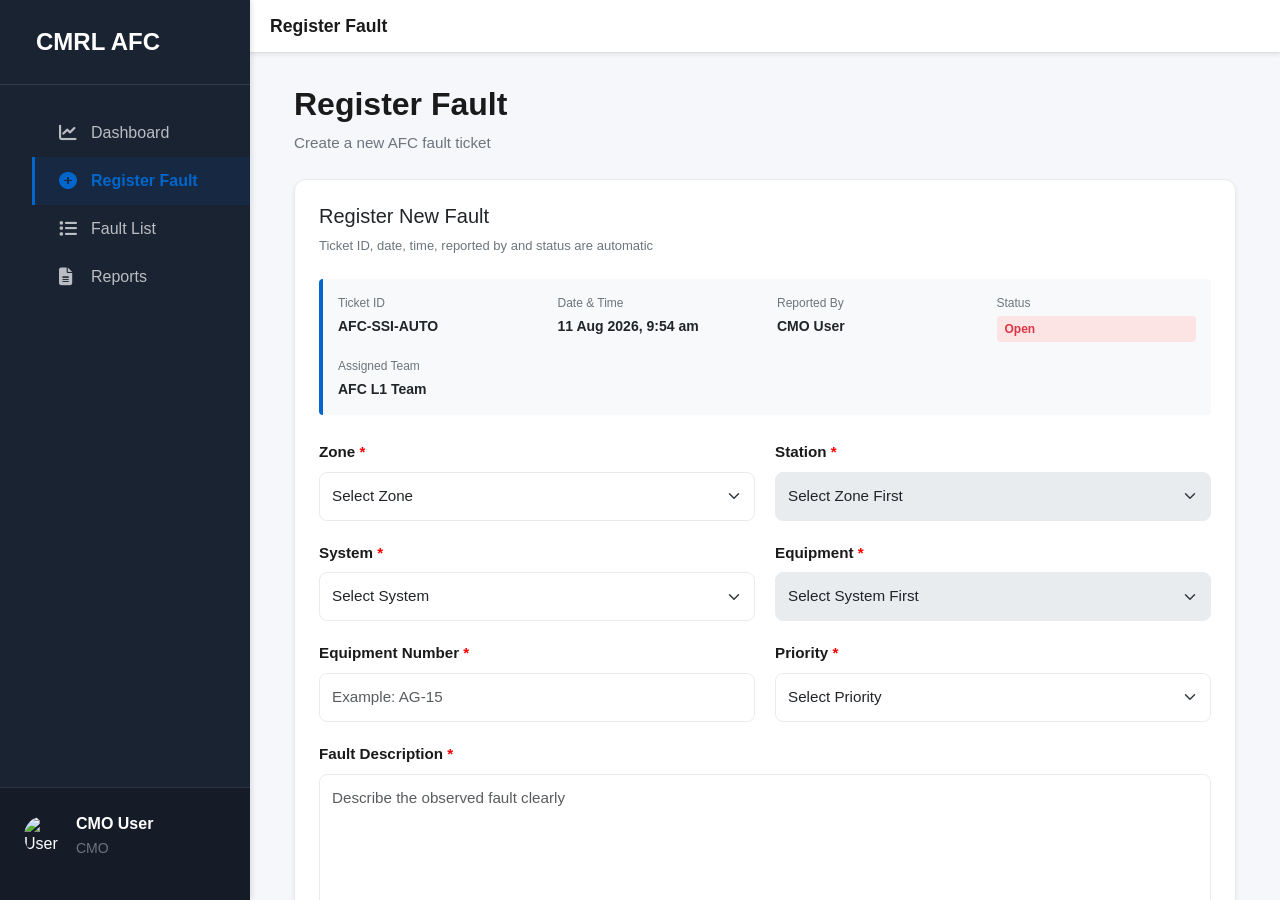
==== register-fault.html @ cb5092e0 "Update register-fault.html" ====
<!DOCTYPE html>
<html lang="en">
<head>
    <meta charset="UTF-8">
    <meta name="viewport" content="width=device-width, initial-scale=1.0">
    <title>Register Fault - CMRL AFC</title>
    
    <link href="https://cdn.jsdelivr.net/npm/bootstrap@5.3.0/dist/css/bootstrap.min.css" rel="stylesheet">
    <link href="https://cdnjs.cloudflare.com/ajax/libs/font-awesome/6.4.0/css/all.min.css" rel="stylesheet">
    <link rel="stylesheet" href="css/style.css">
    <link rel="stylesheet" href="css/responsive.css">
    
    <style>
        html { height: 100%; }
        body { height: 100%; display: flex; }
        
        .info-section {
            background-color: #f8f9fa;
            border-left: 4px solid #0066cc;
            padding: 15px;
            margin-bottom: 25px;
            border-radius: 4px;
        }

        .info-row {
            display: grid;
            grid-template-columns: repeat(4, 1fr);
            gap: 20px;
            margin-bottom: 15px;
        }

        .info-item {
            display: flex;
            flex-direction: column;
        }

        .info-label {
            font-size: 12px;
            color: #6c757d;
            margin-bottom: 4px;
            font-weight: 500;
        }

        .info-value {
            font-size: 14px;
            font-weight: 600;
            color: #212529;
        }

        .form-row-2col {
            display: grid;
            grid-template-columns: 1fr 1fr;
            gap: 20px;
            margin-bottom: 20px;
        }

        .badge-open {
            background-color: #fde4e4;
            color: #dc3545;
            padding: 4px 8px;
            border-radius: 4px;
            font-size: 12px;
            font-weight: 600;
            display: inline-block;
        }

        .suggestions-section {
            background-color: #e7f3ff;
            border-left: 4px solid #0066cc;
            padding: 12px 15px;
            margin-top: 15px;
            margin-bottom: 20px;
            border-radius: 4px;
            font-size: 13px;
        }

        .suggestion-item {
            display: inline-block;
            background-color: white;
            border: 1px solid #0066cc;
            color: #0066cc;
            padding: 4px 8px;
            margin-right: 5px;
            margin-bottom: 5px;
            border-radius: 12px;
            cursor: pointer;
            font-size: 12px;
        }

        .suggestion-item:hover {
            background-color: #0066cc;
            color: white;
        }

        .button-group {
            display: flex;
            gap: 10px;
            justify-content: flex-end;
            margin-top: 30px;
        }

        .btn-clear {
            background-color: #f8f9fa;
            color: #0066cc;
            border: 1px solid #dee2e6;
            padding: 10px 24px;
            font-weight: 600;
            border-radius: 4px;
            cursor: pointer;
        }

        .btn-clear:hover {
            background-color: #e9ecef;
        }

        .btn-submit {
            background-color: #0066cc;
            color: white;
            padding: 10px 24px;
            font-weight: 600;
            border-radius: 4px;
            cursor: pointer;
            border: none;
        }

        .btn-submit:hover {
            background-color: #0052a3;
        }

        @media (max-width: 768px) {
            .info-row {
                grid-template-columns: 1fr 1fr;
            }
            .form-row-2col {
                grid-template-columns: 1fr;
            }
        }
    </style>
</head>
<body>
    <!-- Sidebar -->
    <div class="sidebar" id="sidebar">
        <div class="sidebar-header">
            <div class="logo-container">
                <i class="fas fa-metro"></i>
                <span class="logo-text">CMRL AFC</span>
            </div>
            <button class="sidebar-toggle d-lg-none" id="sidebarToggle">
                <i class="fas fa-chevron-left"></i>
            </button>
        </div>

        <nav class="sidebar-nav">
            <ul class="nav-menu">
                <li class="nav-item">
                    <a href="index.html" class="nav-link">
                        <i class="fas fa-chart-line"></i>
                        <span>Dashboard</span>
                    </a>
                </li>
                <li class="nav-item">
                    <a href="register-fault.html" class="nav-link active">
                        <i class="fas fa-plus-circle"></i>
                        <span>Register Fault</span>
                    </a>
                </li>
                <li class="nav-item">
                    <a href="fault-list.html" class="nav-link">
                        <i class="fas fa-list"></i>
                        <span>Fault List</span>
                    </a>
                </li>
                <li class="nav-item">
                    <a href="reports.html" class="nav-link">
                        <i class="fas fa-file-alt"></i>
                        <span>Reports</span>
                    </a>
                </li>
            </ul>
        </nav>

        <div class="sidebar-footer">
            <div class="user-info">
                <img src="https://via.placeholder.com/40" alt="User" class="user-avatar">
                <div>
                    <div class="user-name">CMO User</div>
                    <small class="text-muted">CMO</small>
                </div>
            </div>
        </div>
    </div>

    <!-- Main Content -->
    <div class="main-content">
        <!-- Navbar -->
        <nav class="navbar navbar-expand-lg navbar-light bg-white border-bottom">
            <div class="container-fluid">
                <button class="btn btn-light sidebar-toggle d-lg-none" id="sidebarToggleBtn">
                    <i class="fas fa-bars"></i>
                </button>
                <span class="navbar-brand ms-2">Register Fault</span>
            </div>
        </nav>

        <!-- Page Content -->
        <div class="page-content">
            <div class="container-fluid">
                <div class="page-header mb-4">
                    <h1>Register Fault</h1>
                    <p class="text-muted">Create a new AFC fault ticket</p>
                </div>

                <!-- Card -->
                <div class="card">
                    <div class="card-body">
                        <h5 class="mb-2">Register New Fault</h5>
                        <p class="text-muted mb-4" style="font-size: 13px;">Ticket ID, date, time, reported by and status are automatic</p>

                        <!-- Info Section -->
                        <div class="info-section">
                            <div class="info-row">
                                <div class="info-item">
                                    <span class="info-label">Ticket ID</span>
                                    <span class="info-value" id="ticketId">AFC-SSI-AUTO</span>
                                </div>
                                <div class="info-item">
                                    <span class="info-label">Date & Time</span>
                                    <span class="info-value" id="dateTime">11 Aug 2026, 9:54 am</span>
                                </div>
                                <div class="info-item">
                                    <span class="info-label">Reported By</span>
                                    <span class="info-value">CMO User</span>
                                </div>
                                <div class="info-item">
                                    <span class="info-label">Status</span>
                                    <span class="badge-open">Open</span>
                                </div>
                            </div>
                            <div class="info-item">
                                <span class="info-label">Assigned Team</span>
                                <span class="info-value">AFC L1 Team</span>
                            </div>
                        </div>

                        <!-- Form -->
                        <form id="faultForm">
                            <!-- Zone & Station -->
                            <div class="form-row-2col">
                                <div>
                                    <label class="form-label"><strong>Zone</strong> <span style="color: red;">*</span></label>
                                    <select id="zone" class="form-select" required>
                                        <option value="">Select Zone</option>
                                        <option value="Zone 1">Zone 1</option>
                                        <option value="Zone 2">Zone 2</option>
                                        <option value="Zone 3">Zone 3</option>
                                    </select>
                                </div>
                                <div>
                                    <label class="form-label"><strong>Station</strong> <span style="color: red;">*</span></label>
                                    <select id="station" class="form-select" required disabled>
                                        <option value="">Select Zone First</option>
                                    </select>
                                </div>
                            </div>

                            <!-- System & Equipment -->
                            <div class="form-row-2col">
                                <div>
                                    <label class="form-label"><strong>System</strong> <span style="color: red;">*</span></label>
                                    <select id="system" class="form-select" required>
                                        <option value="">Select System</option>
                                        <option value="AG">AG (Automatic Gate)</option>
                                        <option value="NCMC">NCMC (Non-Contact Card)</option>
                                        <option value="QR">QR (QR Code)</option>
                                        <option value="TOM">TOM (Token-Based)</option>
                                        <option value="Parking">Parking</option>
                                    </select>
                                </div>
                                <div>
                                    <label class="form-label"><strong>Equipment</strong> <span style="color: red;">*</span></label>
                                    <select id="equipment" class="form-select" required disabled>
                                        <option value="">Select System First</option>
                                    </select>
                                </div>
                            </div>

                            <!-- Equipment Number & Priority -->
                            <div class="form-row-2col">
                                <div>
                                    <label class="form-label"><strong id="equipLabel">Equipment Number</strong> <span style="color: red;">*</span></label>
                                    <input type="text" id="equipNumber" class="form-control" placeholder="Example: AG-15" required>
                                </div>
                                <div>
                                    <label class="form-label"><strong>Priority</strong> <span style="color: red;">*</span></label>
                                    <select id="priority" class="form-select" required>
                                        <option value="">Select Priority</option>
                                        <option value="High">High (0-2 hrs)</option>
                                        <option value="Medium">Medium (0-6 hrs)</option>
                                        <option value="Low">Low (0-24 hrs)</option>
                                        <option value="NoCritical">Non-Critical (0-48 hrs)</option>
                                    </select>
                                </div>
                            </div>

                            <!-- Description -->
                            <div class="mb-3">
                                <label class="form-label"><strong>Fault Description</strong> <span style="color: red;">*</span></label>
                                <textarea id="description" class="form-control" rows="6" placeholder="Describe the observed fault clearly" required></textarea>
                            </div>

                            <!-- Suggestions -->
                            <div class="suggestions-section">
                                <label><strong>Suggestions from history</strong></label>
                                <div id="suggestions">
                                    <span style="color: #6c757d;">Unable to load suggestions.</span>
                                </div>
                            </div>

                            <!-- Buttons -->
                            <div class="button-group">
                                <button type="reset" class="btn-clear">
                                    <i class="fas fa-redo"></i> Clear
                                </button>
                                <button type="submit" class="btn-submit">
                                    <i class="fas fa-paper-plane"></i> Submit Fault
                                </button>
                            </div>
                        </form>
                    </div>
                </div>
            </div>
        </div>
    </div>

    <!-- Scripts -->
    <script src="https://cdn.jsdelivr.net/npm/bootstrap@5.3.0/dist/js/bootstrap.bundle.min.js"></script>
    <script src="https://cdnjs.cloudflare.com/ajax/libs/moment.js/2.29.4/moment.min.js"></script>
    
    <script>
        // Station data
        const STATIONS = {
            'Zone 1': [
                {code: 'SSI', name: 'EKKATTUTHANGAL'},
                {code: 'SAN', name: 'ASHOK NAGAR'},
                {code: 'SVA', name: 'VADAPALANI'},
                {code: 'SAR', name: 'ARUMBAKKAM'},
                {code: 'SCM', name: 'PURATCHI THALAIVI'},
                {code: 'SKO', name: 'KOYAMBEDU'},
                {code: 'STI', name: 'THIRUMANGALAM'},
                {code: 'SAT', name: 'ANNA NAGAR TOWER'},
                {code: 'SAE', name: 'ANNA NAGAR EAST'},
                {code: 'SSN', name: 'SHENOY NAGAR'},
                {code: 'SPC', name: 'PACHIAPPAS COLLEGE'},
                {code: 'SKM', name: 'KILPAUK'},
                {code: 'SNP', name: 'NEHRU PARK'},
                {code: 'SEG', name: 'EGMORE'},
                {code: 'SMM', name: 'ST. THOMAS MOUNT'}
            ],
            'Zone 2': [
                {code: 'SAP', name: 'AIRPORT'},
                {code: 'SME', name: 'MEENAMBAKKAM'},
                {code: 'SOT', name: 'NANGANALLUR ROAD'},
                {code: 'SAL', name: 'ARIGNAR ANNA ALANDUR'},
                {code: 'SGU', name: 'GUINDY'},
                {code: 'SLM', name: 'LITTLE MOUNT'},
                {code: 'SSA', name: 'SAIDAPET'},
                {code: 'SCR', name: 'NANDANAM'},
                {code: 'STE', name: 'THENAMPET'},
                {code: 'SGM', name: 'AG DMS'},
                {code: 'STL', name: 'THOUSAND LIGHT'},
                {code: 'SLI', name: 'LIC'},
                {code: 'SGE', name: 'GOVERNMENT ESTATE'}
            ],
            'Zone 3': [
                {code: 'SCC', name: 'THALAIVAR DR.M.G.RAMACHANDRA'},
                {code: 'SHC', name: 'HIGH COURT'},
                {code: 'SMA', name: 'MANNADI'},
                {code: 'SWA', name: 'WASHERMENPET'},
                {code: 'STC', name: 'Thyagaraya College'},
                {code: 'STR', name: 'Tondiarpet'},
                {code: 'SNW', name: 'New Washermen pet'},
                {code: 'STG', name: 'Toll Gat'},
                {code: 'SKP', name: 'Kaladipet'},
                {code: 'STT', name: 'Thiruvotriyur Theredi'},
                {code: 'STV', name: 'Thiruvotriyur'},
                {code: 'SWN', name: 'WimcoNagar'},
                {code: 'SWD', name: 'WimcoNagar Depot'}
            ]
        };

        // Equipment data
        const EQUIPMENT = {
            'AG': ['Card Reader', 'Gate Motor', 'Door Sensor', 'Control Panel', 'LED Display'],
            'NCMC': ['Card Reader', 'Validator', 'Server', 'Card Stock'],
            'QR': ['QR Scanner', 'QR Printer', 'Display'],
            'TOM': ['Token Dispenser', 'Token Collector', 'Counting Machine'],
            'Parking': ['Barrier Motor', 'ANPR Camera', 'Display']
        };

        // Initialize on load
        document.addEventListener('DOMContentLoaded', function() {
            updateDateTime();
            generateTicketId();
            setupEventListeners();
        });

        function updateDateTime() {
            const now = moment();
            document.getElementById('dateTime').textContent = now.format('DD MMM YYYY, h:mm a');
        }

        function generateTicketId() {
            const random = Math.floor(Math.random() * 100000).toString().padStart(5, '0');
            document.getElementById('ticketId').textContent = `AFC-SSI-${random}`;
        }

        function setupEventListeners() {
            const zoneSelect = document.getElementById('zone');
            const stationSelect = document.getElementById('station');
            const systemSelect = document.getElementById('system');
            const equipmentSelect = document.getElementById('equipment');

            // Zone change
            zoneSelect.addEventListener('change', function() {
                stationSelect.innerHTML = '<option value="">Select Station</option>';
                if (this.value) {
                    STATIONS[this.value].forEach(station => {
                        const opt = document.createElement('option');
                        opt.value = station.code;
                        opt.textContent = `${station.code} - ${station.name}`;
                        stationSelect.appendChild(opt);
                    });
                    stationSelect.disabled = false;
                } else {
                    stationSelect.disabled = true;
                }
            });

            // System change
            systemSelect.addEventListener('change', function() {
                equipmentSelect.innerHTML = '<option value="">Select Equipment</option>';
                if (this.value) {
                    EQUIPMENT[this.value].forEach(eq => {
                        const opt = document.createElement('option');
                        opt.value = eq;
                        opt.textContent = eq;
                        equipmentSelect.appendChild(opt);
                    });
                    equipmentSelect.disabled = false;
                    document.getElementById('equipLabel').textContent = this.value + ' Number';
                } else {
                    equipmentSelect.disabled = true;
                }
            });

            // Form submit
            document.getElementById('faultForm').addEventListener('submit', function(e) {
                e.preventDefault();
                alert('Fault registered!\nTicket: ' + document.getElementById('ticketId').textContent);
                this.reset();
            });
        }
    </script>
</body>
</html>
---- css/style.css ----
/* ===================================
   CMRL AFC Fault Management System
   Modern Metro Theme Stylesheet
   =================================== */

:root {
    --primary-color: #0066cc;
    --secondary-color: #6c757d;
    --success-color: #28a745;
    --danger-color: #dc3545;
    --warning-color: #ffc107;
    --info-color: #17a2b8;
    --dark-color: #1a1a1a;
    --light-color: #f8f9fa;
    
    --sidebar-bg: #1a2332;
    --sidebar-text: #ffffff;
    --sidebar-hover: rgba(0, 102, 204, 0.1);
    
    --open-color: #dc3545;
    --acknowledged-color: #ffc107;
    --in-progress-color: #17a2b8;
    --pending-color: #6c757d;
    --closed-color: #28a745;
    
    --border-color: #e9ecef;
    --shadow-sm: 0 0.125rem 0.25rem rgba(0, 0, 0, 0.075);
    --shadow-md: 0 0.5rem 1rem rgba(0, 0, 0, 0.15);
    --shadow-lg: 0 1rem 3rem rgba(0, 0, 0, 0.175);
    
    --transition-speed: 0.3s;
}

/* ===== Base Styles ===== */
* {
    margin: 0;
    padding: 0;
    box-sizing: border-box;
}

html, body {
    height: 100%;
    font-family: -apple-system, BlinkMacSystemFont, 'Segoe UI', Roboto, 'Helvetica Neue', Arial, sans-serif;
    background-color: #f5f7fa;
    color: #333;
}

body {
    display: flex;
}

/* ===== Sidebar Navigation ===== */
.sidebar {
    position: fixed;
    top: 0;
    left: 0;
    height: 100vh;
    width: 250px;
    background-color: var(--sidebar-bg);
    color: var(--sidebar-text);
    z-index: 1000;
    overflow-y: auto;
    overflow-x: hidden;
    box-shadow: 2px 0 5px rgba(0, 0, 0, 0.1);
    transition: transform var(--transition-speed) ease;
}

.sidebar.collapsed {
    transform: translateX(-250px);
}

.sidebar-header {
    padding: 1.5rem;
    border-bottom: 1px solid rgba(255, 255, 255, 0.1);
    display: flex;
    justify-content: space-between;
    align-items: center;
}

.logo-container {
    display: flex;
    align-items: center;
    gap: 0.75rem;
    font-size: 1.5rem;
    font-weight: 700;
    color: var(--sidebar-text);
}

.logo-container i {
    font-size: 1.75rem;
    color: var(--primary-color);
}

.logo-text {
    white-space: nowrap;
}

.sidebar-toggle {
    background: none;
    border: none;
    color: var(--sidebar-text);
    cursor: pointer;
    padding: 0.25rem;
}

.sidebar-toggle:hover {
    color: var(--primary-color);
}

.sidebar-nav {
    padding: 1.5rem 0;
}

.nav-menu {
    list-style: none;
}

.nav-item {
    margin: 0;
    padding: 0;
}

.nav-link {
    display: flex;
    align-items: center;
    gap: 0.75rem;
    padding: 0.75rem 1.5rem;
    color: rgba(255, 255, 255, 0.7);
    text-decoration: none;
    transition: all var(--transition-speed) ease;
    border-left: 3px solid transparent;
}

.nav-link:hover {
    background-color: var(--sidebar-hover);
    color: var(--sidebar-text);
}

.nav-link.active {
    background-color: var(--sidebar-hover);
    color: var(--primary-color);
    border-left-color: var(--primary-color);
    font-weight: 600;
}

.nav-link i {
    min-width: 20px;
    font-size: 1.1rem;
}

.sidebar-footer {
    position: absolute;
    bottom: 0;
    width: 100%;
    padding: 1.5rem;
    border-top: 1px solid rgba(255, 255, 255, 0.1);
    background: rgba(0, 0, 0, 0.2);
}

.user-info {
    display: flex;
    align-items: center;
    gap: 0.75rem;
    margin-bottom: 1rem;
}

.user-avatar {
    width: 40px;
    height: 40px;
    border-radius: 50%;
    object-fit: cover;
}

.user-name {
    font-weight: 600;
    color: var(--sidebar-text);
    white-space: nowrap;
}

/* ===== Main Content Area ===== */
.main-content {
    margin-left: 250px;
    width: calc(100% - 250px);
    min-height: 100vh;
    display: flex;
    flex-direction: column;
    background-color: #f5f7fa;
    transition: margin-left var(--transition-speed) ease, width var(--transition-speed) ease;
}

.main-content.expanded {
    margin-left: 0;
    width: 100%;
}

/* ===== Top Navigation Bar ===== */
.navbar {
    background-color: white !important;
    box-shadow: var(--shadow-sm);
    position: sticky;
    top: 0;
    z-index: 500;
}

.navbar-brand {
    font-weight: 600;
    color: var(--dark-color) !important;
    font-size: 1.1rem;
}

.notification-badge {
    position: absolute;
    top: -5px;
    right: -5px;
    background-color: var(--danger-color);
    color: white;
    border-radius: 50%;
    width: 20px;
    height: 20px;
    display: flex;
    align-items: center;
    justify-content: center;
    font-size: 0.75rem;
    font-weight: bold;
}

/* ===== Page Content ===== */
.page-content {
    flex: 1;
    padding: 2rem;
    overflow-y: auto;
}

.page-header {
    margin-bottom: 2rem;
}

.page-header h1 {
    font-size: 2rem;
    font-weight: 700;
    color: var(--dark-color);
    margin-bottom: 0.5rem;
}

.page-header p {
    font-size: 0.95rem;
    color: #6c757d;
}

/* ===== Status Cards ===== */
.status-card {
    border: none;
    border-radius: 12px;
    box-shadow: var(--shadow-sm);
    transition: all var(--transition-speed) ease;
    height: 100%;
}

.status-card:hover {
    transform: translateY(-2px);
    box-shadow: var(--shadow-md);
}

.status-card .card-count {
    font-size: 2rem;
    font-weight: 700;
    margin: 0.5rem 0;
    color: var(--dark-color);
}

.open-card {
    border-top: 4px solid var(--open-color);
    background: linear-gradient(135deg, rgba(220, 53, 69, 0.05) 0%, transparent 100%);
}

.acknowledged-card {
    border-top: 4px solid var(--acknowledged-color);
    background: linear-gradient(135deg, rgba(255, 193, 7, 0.05) 0%, transparent 100%);
}

.in-progress-card {
    border-top: 4px solid var(--in-progress-color);
    background: linear-gradient(135deg, rgba(23, 162, 184, 0.05) 0%, transparent 100%);
}

.pending-card {
    border-top: 4px solid var(--pending-color);
    background: linear-gradient(135deg, rgba(108, 117, 125, 0.05) 0%, transparent 100%);
}

.closed-card {
    border-top: 4px solid var(--closed-color);
    background: linear-gradient(135deg, rgba(40, 167, 69, 0.05) 0%, transparent 100%);
}

/* ===== Cards ===== */
.card {
    border: none;
    border-radius: 12px;
    box-shadow: var(--shadow-sm);
    transition: all var(--transition-speed) ease;
    border: 1px solid var(--border-color);
}

.card:hover {
    box-shadow: var(--shadow-md);
}

.card-header {
    background-color: #f8f9fa;
    border-bottom: 1px solid var(--border-color);
    border-radius: 12px 12px 0 0 !important;
    padding: 1.25rem;
    font-weight: 600;
    color: var(--dark-color);
}

.card-body {
    padding: 1.5rem;
}

/* ===== Tables ===== */
.table {
    margin-bottom: 0;
}

.table thead th {
    background-color: #f8f9fa;
    border-color: var(--border-color);
    font-weight: 600;
    text-transform: uppercase;
    font-size: 0.85rem;
    color: #6c757d;
    padding: 1rem;
}

.table tbody td {
    padding: 0.875rem 1rem;
    vertical-align: middle;
    border-color: var(--border-color);
}

.table tbody tr {
    transition: background-color var(--transition-speed) ease;
}

.table tbody tr:hover {
    background-color: #f8f9fa;
}

/* ===== Forms ===== */
.form-label {
    font-weight: 600;
    color: var(--dark-color);
    margin-bottom: 0.5rem;
    font-size: 0.95rem;
}

.form-control,
.form-select {
    border: 1px solid var(--border-color);
    border-radius: 8px;
    padding: 0.75rem;
    font-size: 0.95rem;
    transition: border-color var(--transition-speed) ease, box-shadow var(--transition-speed) ease;
}

.form-control:focus,
.form-select:focus {
    border-color: var(--primary-color);
    box-shadow: 0 0 0 0.2rem rgba(0, 102, 204, 0.25);
}

.form-control.is-invalid,
.form-select.is-invalid {
    border-color: var(--danger-color);
}

.form-control.is-invalid:focus,
.form-select.is-invalid:focus {
    box-shadow: 0 0 0 0.2rem rgba(220, 53, 69, 0.25);
}

/* ===== Buttons ===== */
.btn {
    border-radius: 8px;
    font-weight: 600;
    transition: all var(--transition-speed) ease;
    padding: 0.625rem 1.25rem;
    font-size: 0.95rem;
    border: none;
}

.btn-primary {
    background-color: var(--primary-color);
    color: white;
}

.btn-primary:hover {
    background-color: #0052a3;
    transform: translateY(-2px);
    box-shadow: var(--shadow-md);
}

.btn-secondary {
    background-color: var(--secondary-color);
    color: white;
}

.btn-secondary:hover {
    background-color: #5a6268;
    transform: translateY(-2px);
}

.btn-success {
    background-color: var(--success-color);
    color: white;
}

.btn-danger {
    background-color: var(--danger-color);
    color: white;
}

.btn-light {
    background-color: white;
    border: 1px solid var(--border-color);
    color: var(--dark-color);
}

.btn-light:hover {
    background-color: var(--light-color);
    border-color: #dee2e6;
}

.btn-sm {
    padding: 0.375rem 0.75rem;
    font-size: 0.85rem;
}

/* ===== Badges ===== */
.badge {
    border-radius: 6px;
    padding: 0.5rem 0.75rem;
    font-weight: 600;
    font-size: 0.8rem;
}

/* ===== Alerts & Toasts ===== */
.alert {
    border-radius: 8px;
    border: none;
    font-weight: 500;
}

.alert-info {
    background-color: rgba(23, 162, 184, 0.1);
    color: #0c5460;
}

.alert-warning {
    background-color: rgba(255, 193, 7, 0.1);
    color: #856404;
}

.alert-danger {
    background-color: rgba(220, 53, 69, 0.1);
    color: #721c24;
}

.alert-success {
    background-color: rgba(40, 167, 69, 0.1);
    color: #155724;
}

/* ===== Notification Toast Container ===== */
.notification-container {
    position: fixed;
    top: 20px;
    right: 20px;
    z-index: 9999;
    max-width: 400px;
}

.toast {
    border: none;
    border-radius: 8px;
    box-shadow: var(--shadow-lg);
    margin-bottom: 1rem;
    animation: slideIn 0.3s ease forwards;
}

.toast-header {
    background: none;
    border: none;
    padding: 1rem;
    border-bottom: 1px solid var(--border-color);
    font-weight: 600;
}

.toast-body {
    padding: 1rem;
}

@keyframes slideIn {
    from {
        transform: translateX(400px);
        opacity: 0;
    }
    to {
        transform: translateX(0);
        opacity: 1;
    }
}

/* ===== Loading Spinner ===== */
.loading-overlay {
    position: fixed;
    top: 0;
    left: 0;
    width: 100%;
    height: 100%;
    background-color: rgba(0, 0, 0, 0.5);
    display: flex;
    align-items: center;
    justify-content: center;
    z-index: 10000;
    visibility: hidden;
    opacity: 0;
    transition: opacity var(--transition-speed) ease, visibility var(--transition-speed) ease;
}

.loading-overlay.show {
    visibility: visible;
    opacity: 1;
}

.spinner-border {
    width: 3rem;
    height: 3rem;
    border-width: 0.3rem;
}

/* ===== Modals ===== */
.modal-content {
    border: none;
    border-radius: 12px;
    box-shadow: var(--shadow-lg);
}

.modal-header {
    border-bottom: 1px solid var(--border-color);
    padding: 1.5rem;
    border-radius: 12px 12px 0 0;
}

.modal-body {
    padding: 1.5rem;
}

.modal-footer {
    border-top: 1px solid var(--border-color);
    padding: 1.5rem;
    background-color: #f8f9fa;
    border-radius: 0 0 12px 12px;
}

/* ===== Suggestions List ===== */
.suggestions-list {
    display: flex;
    flex-wrap: wrap;
    gap: 0.5rem;
}

.suggestion-item {
    display: inline-block;
    background-color: #e7f3ff;
    color: var(--primary-color);
    padding: 0.5rem 0.75rem;
    border-radius: 6px;
    cursor: pointer;
    transition: all var(--transition-speed) ease;
    font-size: 0.85rem;
    border: 1px solid rgba(0, 102, 204, 0.3);
}

.suggestion-item:hover {
    background-color: var(--primary-color);
    color: white;
    border-color: var(--primary-color);
}

/* ===== Team List ===== */
.team-list {
    display: flex;
    flex-direction: column;
    gap: 0.75rem;
}

.team-member {
    display: flex;
    align-items: center;
    gap: 0.75rem;
    padding: 0.75rem;
    background-color: #f8f9fa;
    border-radius: 8px;
    transition: background-color var(--transition-speed) ease;
}

.team-member:hover {
    background-color: #e9ecef;
}

.team-member-avatar {
    width: 36px;
    height: 36px;
    border-radius: 50%;
    background: linear-gradient(135deg, var(--primary-color), #007bff);
    color: white;
    display: flex;
    align-items: center;
    justify-content: center;
    font-weight: 700;
}

.team-member-info {
    flex: 1;
}

.team-member-name {
    font-weight: 600;
    color: var(--dark-color);
}

.team-member-role {
    font-size: 0.8rem;
    color: #6c757d;
}

.team-member-status {
    width: 8px;
    height: 8px;
    border-radius: 50%;
    background-color: var(--success-color);
}

/* ===== Pagination ===== */
.pagination {
    gap: 0.25rem;
}

.page-link {
    border: none;
    border-radius: 6px;
    color: var(--primary-color);
    background-color: white;
    margin: 0 0.25rem;
    transition: all var(--transition-speed) ease;
}

.page-link:hover {
    background-color: var(--primary-color);
    color: white;
}

.page-link.active {
    background-color: var(--primary-color);
    color: white;
}

/* ===== Utilities ===== */
.text-muted {
    color: #6c757d !important;
}

.border-top {
    border-top: 1px solid var(--border-color) !important;
}

.gap-2 {
    gap: 0.5rem !important;
}

.gap-3 {
    gap: 1rem !important;
}

/* Scrollbar Styling */
::-webkit-scrollbar {
    width: 8px;
    height: 8px;
}

::-webkit-scrollbar-track {
    background: #f1f1f1;
}

::-webkit-scrollbar-thumb {
    background: #888;
    border-radius: 4px;
}

::-webkit-scrollbar-thumb:hover {
    background: #555;
}

/* Print Styles */
@media print {
    .sidebar,
    .navbar,
    .btn-print-hide {
        display: none;
    }

    .main-content {
        margin-left: 0;
        width: 100%;
        background-color: white;
    }

    .page-content {
        padding: 0;
    }

    .card {
        page-break-inside: avoid;
    }
}
---- css/responsive.css ----
/* ===================================
   CMRL AFC - Responsive Design
   Mobile First Approach
   =================================== */

/* ===== Tablets (768px and up) ===== */
@media (max-width: 991.98px) {
    .sidebar {
        transform: translateX(-250px);
        z-index: 1001;
    }

    .sidebar.show {
        transform: translateX(0);
    }

    .main-content {
        margin-left: 0;
        width: 100%;
    }

    .main-content.sidebar-open {
        overflow: hidden;
    }

    .main-content.sidebar-open::after {
        content: '';
        position: fixed;
        top: 0;
        left: 0;
        right: 0;
        bottom: 0;
        background-color: rgba(0, 0, 0, 0.5);
        z-index: 999;
    }
}

/* ===== Large Screens (1200px and up) ===== */
@media (min-width: 1200px) {
    .container {
        max-width: 1140px;
    }
}

/* ===== Medium Screens (768px to 991px) ===== */
@media (min-width: 768px) and (max-width: 991.98px) {
    .page-content {
        padding: 1.5rem;
    }

    .page-header h1 {
        font-size: 1.75rem;
    }

    .status-card .card-count {
        font-size: 1.75rem;
    }

    .table {
        font-size: 0.9rem;
    }

    .table thead th,
    .table tbody td {
        padding: 0.75rem 0.5rem;
    }
}

/* ===== Small Screens (576px to 767px) ===== */
@media (max-width: 767.98px) {
    .sidebar {
        width: 200px;
    }

    .page-content {
        padding: 1rem;
    }

    .page-header {
        margin-bottom: 1rem;
    }

    .page-header h1 {
        font-size: 1.5rem;
    }

    .page-header p {
        font-size: 0.85rem;
    }

    .status-card {
        margin-bottom: 0.75rem;
    }

    .status-card .card-count {
        font-size: 1.5rem;
    }

    .card-body {
        padding: 1rem;
    }

    .card-header {
        padding: 1rem;
    }

    .form-label {
        font-size: 0.9rem;
    }

    .form-control,
    .form-select {
        font-size: 0.9rem;
        padding: 0.625rem;
    }

    .btn {
        padding: 0.5rem 1rem;
        font-size: 0.9rem;
    }

    /* Hide non-essential table columns */
    .table th:nth-child(n+8),
    .table td:nth-child(n+8) {
        display: none;
    }

    .table th:nth-child(7)::after {
        content: ' & More';
        font-size: 0.75rem;
    }

    /* Stack form rows */
    .row.g-3 {
        --bs-gutter-y: 0.75rem;
    }

    /* Adjust modal for small screens */
    .modal-dialog {
        margin: 0.5rem;
    }

    .modal-content {
        border-radius: 8px;
    }

    .modal-body {
        padding: 1rem;
    }

    .modal-header {
        padding: 1rem;
    }

    .modal-footer {
        padding: 1rem;
    }

    /* Adjust navbar */
    .navbar {
        padding: 0.75rem 1rem;
    }

    .navbar-brand {
        font-size: 1rem;
    }

    /* Stacked buttons */
    .d-grid.gap-2.d-sm-flex {
        flex-direction: column;
    }

    .d-grid.gap-2.d-sm-flex .btn {
        width: 100%;
        margin-bottom: 0.5rem;
    }

    .d-grid.gap-2.d-sm-flex .btn:last-child {
        margin-bottom: 0;
    }
}

/* ===== Extra Small Screens (up to 575px) ===== */
@media (max-width: 575.98px) {
    :root {
        font-size: 14px;
    }

    body {
        font-size: 0.875rem;
    }

    .sidebar {
        width: 180px;
    }

    .sidebar-header {
        padding: 1rem;
    }

    .logo-text {
        display: none;
    }

    .logo-container {
        justify-content: center;
    }

    .nav-link span {
        display: none;
    }

    .nav-link {
        justify-content: center;
        padding: 0.75rem;
    }

    .user-info {
        flex-direction: column;
        text-align: center;
    }

    .user-name,
    .user-role {
        display: none;
    }

    .sidebar-footer .btn {
        display: none;
    }

    .page-content {
        padding: 0.75rem;
    }

    .page-header h1 {
        font-size: 1.25rem;
    }

    .page-header p {
        display: none;
    }

    /* Status cards in row with smaller font */
    .status-card .card-count {
        font-size: 1.25rem;
    }

    .status-card .card-title {
        font-size: 0.75rem;
    }

    .status-card small {
        display: none;
    }

    /* Card spacing */
    .card {
        margin-bottom: 1rem;
    }

    .card-body {
        padding: 0.75rem;
    }

    .card-header {
        padding: 0.75rem;
        font-size: 0.9rem;
    }

    .card-header h6 {
        margin: 0;
        font-size: 0.9rem;
    }

    /* Table adjustments */
    .table-responsive {
        margin-bottom: 0;
    }

    .table {
        font-size: 0.8rem;
    }

    .table thead th {
        padding: 0.5rem 0.25rem;
        font-size: 0.75rem;
    }

    .table tbody td {
        padding: 0.5rem 0.25rem;
    }

    /* Hide most columns, show essential ones */
    .table th,
    .table td {
        display: none;
    }

    .table th:nth-child(1),
    .table td:nth-child(1), /* Ticket */
    .table th:nth-child(2),
    .table td:nth-child(2), /* Station */
    .table th:nth-child(9),
    .table td:nth-child(9), /* Status */
    .table th:nth-child(13),
    .table td:nth-child(13) /* Actions */
    {
        display: table-cell;
    }

    .table th:nth-child(3),
    .table th:nth-child(4),
    .table th:nth-child(5) {
        display: none;
    }

    /* Form elements */
    .form-label {
        font-size: 0.85rem;
        margin-bottom: 0.25rem;
    }

    .form-control,
    .form-select {
        font-size: 0.85rem;
        padding: 0.5rem;
        margin-bottom: 0.5rem;
    }

    /* Buttons */
    .btn {
        padding: 0.375rem 0.75rem;
        font-size: 0.8rem;
        width: 100%;
        margin-bottom: 0.5rem;
    }

    .btn-sm {
        padding: 0.25rem 0.5rem;
        font-size: 0.7rem;
    }

    /* Input groups */
    .input-group {
        margin-bottom: 0.5rem;
    }

    .input-group-text {
        font-size: 0.85rem;
        padding: 0.5rem;
    }

    /* Dropdown menus */
    .dropdown-menu {
        min-width: 150px;
        font-size: 0.85rem;
    }

    .dropdown-item {
        padding: 0.5rem 1rem;
    }

    /* Pagination */
    .pagination {
        gap: 0.1rem;
        margin-top: 0.5rem;
    }

    .page-link {
        padding: 0.25rem 0.5rem;
        font-size: 0.75rem;
        margin: 0;
    }

    /* Alerts */
    .alert {
        padding: 0.5rem;
        margin-bottom: 0.5rem;
        font-size: 0.85rem;
    }

    /* Modal adjustments */
    .modal-dialog {
        margin: 0.25rem;
        max-width: calc(100% - 0.5rem);
    }

    .modal-header h5 {
        font-size: 1rem;
    }

    .modal-body {
        padding: 0.75rem;
        max-height: calc(100vh - 200px);
        overflow-y: auto;
    }

    .modal-header,
    .modal-footer {
        padding: 0.75rem;
    }

    /* Tooltip and popovers */
    .tooltip-inner {
        font-size: 0.75rem;
        padding: 0.3rem 0.5rem;
    }

    /* Badge sizing */
    .badge {
        padding: 0.35rem 0.5rem;
        font-size: 0.65rem;
    }

    /* Notification container */
    .notification-container {
        max-width: calc(100% - 1rem);
        left: 0.5rem;
        right: 0.5rem;
    }

    .toast {
        max-width: 100%;
        font-size: 0.85rem;
    }

    .toast-header {
        padding: 0.75rem;
    }

    .toast-body {
        padding: 0.75rem;
    }

    /* Sidebar toggle positioning */
    .sidebar-toggle {
        display: block !important;
    }

    .sidebar-toggle.d-lg-none {
        display: block !important;
    }

    /* Team member list */
    .team-member {
        padding: 0.5rem;
        gap: 0.5rem;
    }

    .team-member-avatar {
        width: 30px;
        height: 30px;
        font-size: 0.7rem;
    }

    .team-member-name {
        font-size: 0.85rem;
    }

    .team-member-role {
        font-size: 0.7rem;
    }

    /* Suggestions list */
    .suggestions-list {
        gap: 0.25rem;
    }

    .suggestion-item {
        padding: 0.35rem 0.5rem;
        font-size: 0.7rem;
    }

    /* Status badge styling */
    .badge {
        font-size: 0.65rem;
        padding: 0.3rem 0.5rem;
    }

    /* Loading spinner */
    .spinner-border {
        width: 2rem;
        height: 2rem;
        border-width: 0.2rem;
    }

    /* Tab navigation */
    .nav-tabs {
        border-bottom: 1px solid #dee2e6;
        gap: 0;
        overflow-x: auto;
    }

    .nav-tabs .nav-link {
        padding: 0.5rem 0.75rem;
        font-size: 0.8rem;
        white-space: nowrap;
    }

    /* Card titles in tables */
    .table small {
        display: none;
    }

    /* Flex utilities */
    .d-flex {
        gap: 0.25rem !important;
    }

    .gap-2 {
        gap: 0.25rem !important;
    }

    .gap-3 {
        gap: 0.5rem !important;
    }

    /* Action buttons in tables */
    .btn-group-vertical .btn {
        padding: 0.25rem 0.5rem;
        font-size: 0.7rem;
    }
}

/* ===== Landscape Orientation on Mobile ===== */
@media (max-height: 500px) and (orientation: landscape) {
    .sidebar {
        height: 100%;
        overflow-y: auto;
    }

    .page-content {
        padding: 0.5rem;
    }

    .page-header {
        margin-bottom: 0.5rem;
    }

    .modal-body {
        max-height: calc(100vh - 150px);
    }
}

/* ===== High DPI Displays (Retina) ===== */
@media (-webkit-min-device-pixel-ratio: 2), (min-resolution: 192dpi) {
    .border-color {
        border-color: rgba(0, 0, 0, 0.1);
    }

    .shadow-sm {
        box-shadow: 0 0.125rem 0.25rem rgba(0, 0, 0, 0.075);
    }
}

/* ===== Accessibility ===== */
@media (prefers-reduced-motion: reduce) {
    * {
        animation-duration: 0.01ms !important;
        animation-iteration-count: 1 !important;
        transition-duration: 0.01ms !important;
    }
}

@media (prefers-color-scheme: dark) {
    /* Optional dark mode support */
    body {
        background-color: #1a1a1a;
        color: #e0e0e0;
    }

    .card {
        background-color: #2d2d2d;
        border-color: #444;
    }

    .card-header {
        background-color: #1a1a1a;
    }

    .table {
        color: #e0e0e0;
    }

    .table thead th {
        background-color: #2d2d2d;
        border-color: #444;
    }

    .table tbody tr:hover {
        background-color: #3a3a3a;
    }

    .form-control,
    .form-select {
        background-color: #2d2d2d;
        color: #e0e0e0;
        border-color: #444;
    }

    .form-control:focus,
    .form-select:focus {
        background-color: #2d2d2d;
        color: #e0e0e0;
    }
}
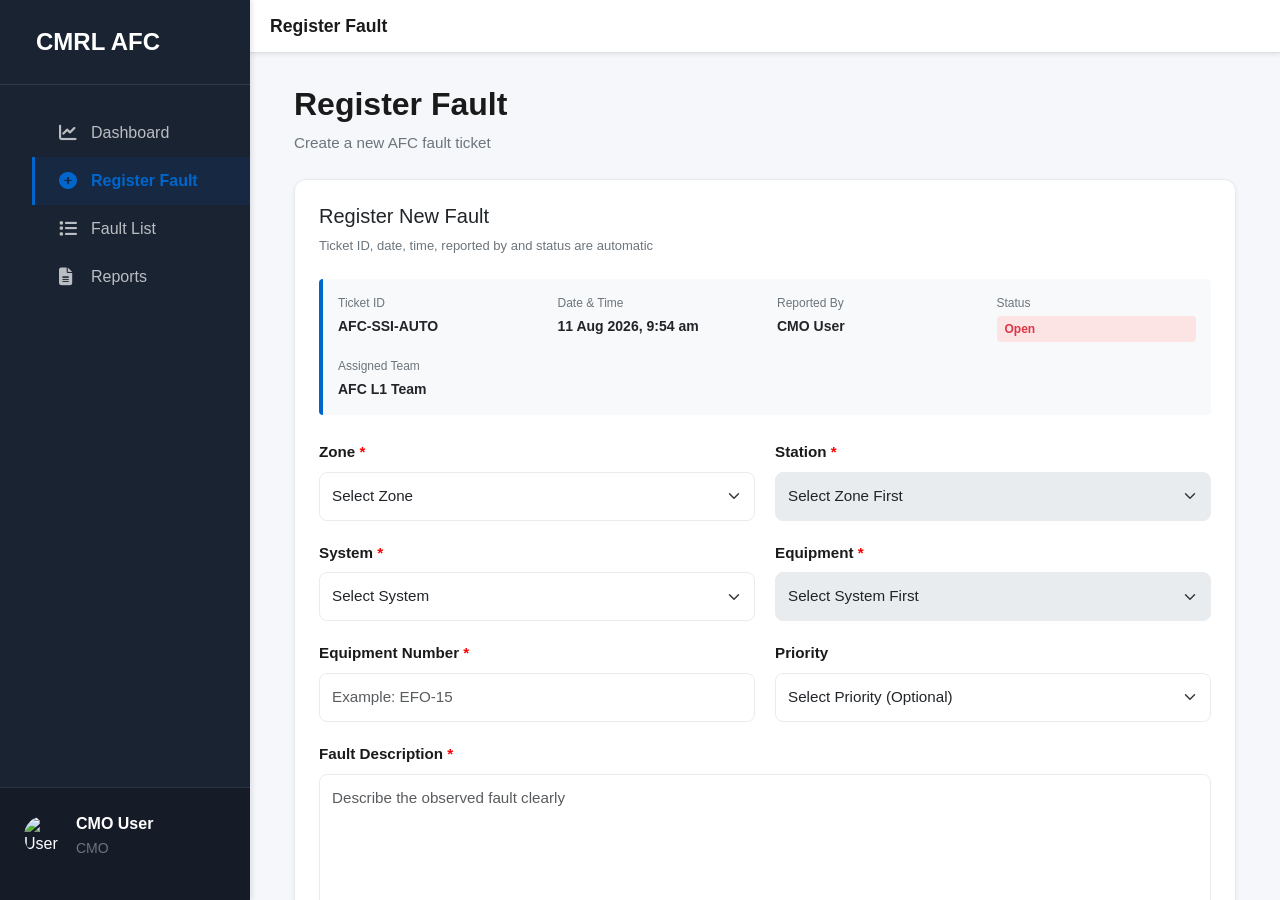
==== commit 359f5345: "Update register-fault.html" ====
--- a/register-fault.html
+++ b/register-fault.html
@@ -72,24 +72,6 @@
             margin-bottom: 20px;
             border-radius: 4px;
             font-size: 13px;
-        }
-
-        .suggestion-item {
-            display: inline-block;
-            background-color: white;
-            border: 1px solid #0066cc;
-            color: #0066cc;
-            padding: 4px 8px;
-            margin-right: 5px;
-            margin-bottom: 5px;
-            border-radius: 12px;
-            cursor: pointer;
-            font-size: 12px;
-        }
-
-        .suggestion-item:hover {
-            background-color: #0066cc;
-            color: white;
         }
 
         .button-group {
@@ -269,10 +251,9 @@
                                     <label class="form-label"><strong>System</strong> <span style="color: red;">*</span></label>
                                     <select id="system" class="form-select" required>
                                         <option value="">Select System</option>
-                                        <option value="AG">AG (Automatic Gate)</option>
-                                        <option value="NCMC">NCMC (Non-Contact Card)</option>
-                                        <option value="QR">QR (QR Code)</option>
-                                        <option value="TOM">TOM (Token-Based)</option>
+                                        <option value="NCMC">NCMC</option>
+                                        <option value="PQR">PQR (QR)</option>
+                                        <option value="AG">AG</option>
                                         <option value="Parking">Parking</option>
                                     </select>
                                 </div>
@@ -288,12 +269,12 @@
                             <div class="form-row-2col">
                                 <div>
                                     <label class="form-label"><strong id="equipLabel">Equipment Number</strong> <span style="color: red;">*</span></label>
-                                    <input type="text" id="equipNumber" class="form-control" placeholder="Example: AG-15" required>
+                                    <input type="text" id="equipNumber" class="form-control" placeholder="Example: EFO-15" required>
                                 </div>
                                 <div>
-                                    <label class="form-label"><strong>Priority</strong> <span style="color: red;">*</span></label>
-                                    <select id="priority" class="form-select" required>
-                                        <option value="">Select Priority</option>
+                                    <label class="form-label"><strong>Priority</strong></label>
+                                    <select id="priority" class="form-select">
+                                        <option value="">Select Priority (Optional)</option>
                                         <option value="High">High (0-2 hrs)</option>
                                         <option value="Medium">Medium (0-6 hrs)</option>
                                         <option value="Low">Low (0-24 hrs)</option>
@@ -388,13 +369,59 @@
             ]
         };
 
-        // Equipment data
+        // Equipment data mapped from the table
         const EQUIPMENT = {
-            'AG': ['Card Reader', 'Gate Motor', 'Door Sensor', 'Control Panel', 'LED Display'],
-            'NCMC': ['Card Reader', 'Validator', 'Server', 'Card Stock'],
-            'QR': ['QR Scanner', 'QR Printer', 'Display'],
-            'TOM': ['Token Dispenser', 'Token Collector', 'Counting Machine'],
-            'Parking': ['Barrier Motor', 'ANPR Camera', 'Display']
+            'NCMC': [
+                'Touch Display',
+                'Printer',
+                'EDC Device',
+                'POS Device',
+                'POS Device and Base',
+                'Ticket Reader',
+                'Cash Counter',
+                'Barcode Scanner',
+                'Passenger Display Unit',
+                'Charger adapter',
+                'Counter Communication Set',
+                'Adapter',
+                'Charger',
+                'Other'
+            ],
+            'PQR': [
+                'Touch Display',
+                'QR Printer',
+                'QR Scanner',
+                'Cash Counter',
+                'Charger',
+                'Other'
+            ],
+            'AG': [
+                'Gear',
+                'Flap',
+                'FEIG Reader',
+                'QR Scanner',
+                'Raspberry pi',
+                'End display',
+                'PIDM',
+                'Display PCB',
+                'R/W antenna',
+                'Motor',
+                'Other'
+            ],
+            'Parking': [
+                'Evolute Device',
+                'Tamco Device',
+                'Printer',
+                'Other'
+            ]
+        };
+
+        // Equipment number labels by system
+        const EQUIPMENT_LABELS = {
+            'NCMC': 'EFO/TOM Number',
+            'PQR': 'EFO/TOM Number',
+            'AG': 'AG Number',
+            'Parking': 'Parking Slot'
         };
 
         // Initialize on load
@@ -419,6 +446,8 @@
             const stationSelect = document.getElementById('station');
             const systemSelect = document.getElementById('system');
             const equipmentSelect = document.getElementById('equipment');
+            const equipLabel = document.getElementById('equipLabel');
+            const equipNumber = document.getElementById('equipNumber');
 
             // Zone change
             zoneSelect.addEventListener('change', function() {
@@ -440,6 +469,7 @@
             systemSelect.addEventListener('change', function() {
                 equipmentSelect.innerHTML = '<option value="">Select Equipment</option>';
                 if (this.value) {
+                    // Populate equipment dropdown
                     EQUIPMENT[this.value].forEach(eq => {
                         const opt = document.createElement('option');
                         opt.value = eq;
@@ -447,16 +477,32 @@
                         equipmentSelect.appendChild(opt);
                     });
                     equipmentSelect.disabled = false;
-                    document.getElementById('equipLabel').textContent = this.value + ' Number';
+                    
+                    // Update equipment label
+                    const label = EQUIPMENT_LABELS[this.value];
+                    equipLabel.textContent = label;
+                    equipNumber.placeholder = `Example: ${this.value}-15`;
                 } else {
                     equipmentSelect.disabled = true;
+                    equipLabel.textContent = 'Equipment Number';
                 }
             });
 
             // Form submit
             document.getElementById('faultForm').addEventListener('submit', function(e) {
                 e.preventDefault();
-                alert('Fault registered!\nTicket: ' + document.getElementById('ticketId').textContent);
+                const formData = {
+                    ticketId: document.getElementById('ticketId').textContent,
+                    zone: document.getElementById('zone').value,
+                    station: document.getElementById('station').value,
+                    system: document.getElementById('system').value,
+                    equipment: document.getElementById('equipment').value,
+                    equipmentNumber: document.getElementById('equipNumber').value,
+                    priority: document.getElementById('priority').value,
+                    description: document.getElementById('description').value
+                };
+                console.log('Fault Registered:', formData);
+                alert('Fault registered!\nTicket: ' + formData.ticketId);
                 this.reset();
             });
         }
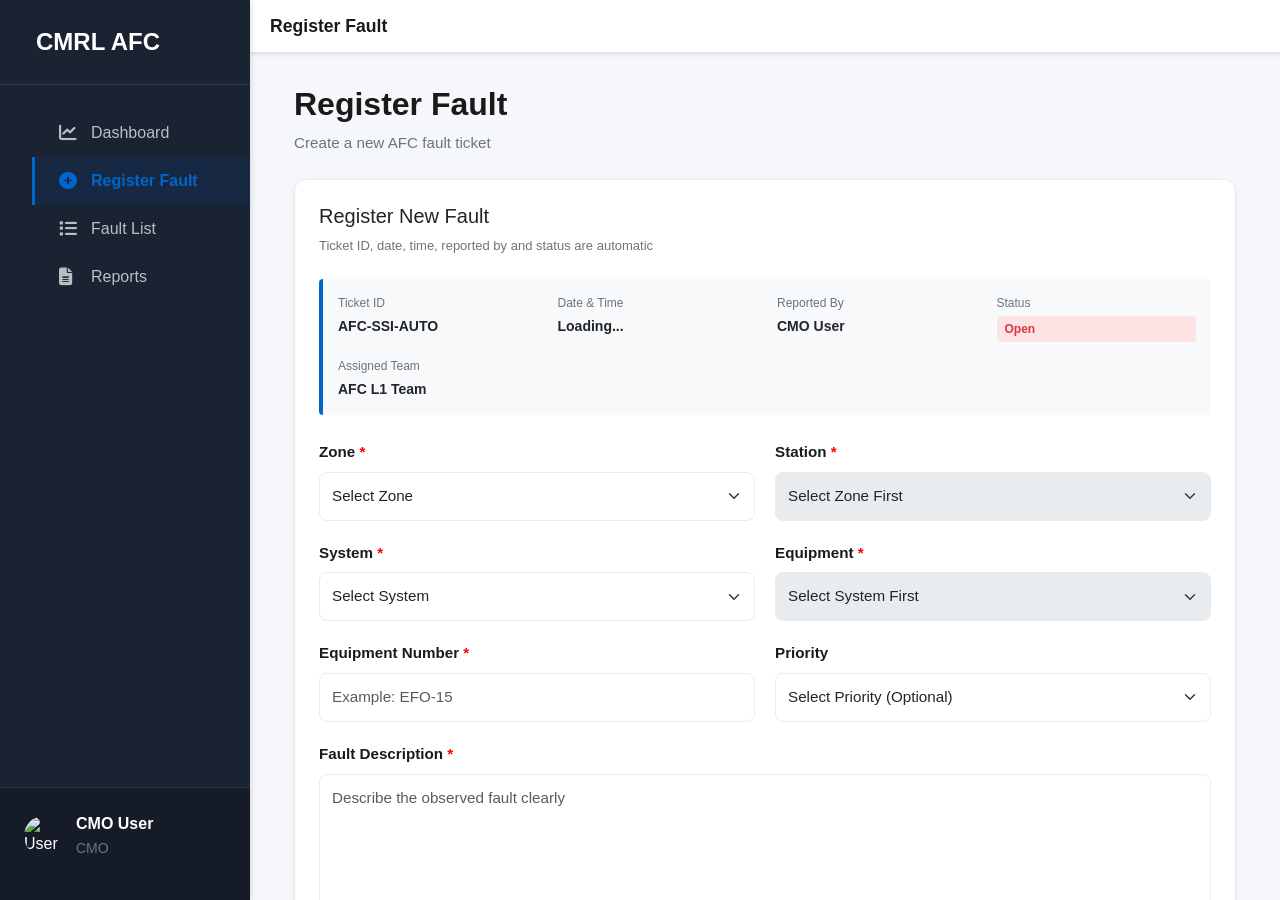
==== commit 57111033: "Update register-fault.html" ====
--- a/register-fault.html
+++ b/register-fault.html
@@ -107,6 +107,35 @@
 
         .btn-submit:hover {
             background-color: #0052a3;
+        }
+
+        .btn-submit:disabled {
+            background-color: #cccccc;
+            cursor: not-allowed;
+        }
+
+        .loading-overlay {
+            display: none;
+            position: fixed;
+            top: 0;
+            left: 0;
+            right: 0;
+            bottom: 0;
+            background: rgba(0,0,0,0.5);
+            z-index: 9999;
+            justify-content: center;
+            align-items: center;
+        }
+
+        .loading-overlay.show {
+            display: flex;
+        }
+
+        .toast-container {
+            position: fixed;
+            top: 20px;
+            right: 20px;
+            z-index: 10000;
         }
 
         @media (max-width: 768px) {
@@ -207,7 +236,7 @@
                                 </div>
                                 <div class="info-item">
                                     <span class="info-label">Date & Time</span>
-                                    <span class="info-value" id="dateTime">11 Aug 2026, 9:54 am</span>
+                                    <span class="info-value" id="dateTime">Loading...</span>
                                 </div>
                                 <div class="info-item">
                                     <span class="info-label">Reported By</span>
@@ -220,7 +249,7 @@
                             </div>
                             <div class="info-item">
                                 <span class="info-label">Assigned Team</span>
-                                <span class="info-value">AFC L1 Team</span>
+                                <span class="info-value" id="assignedTeam">AFC L1 Team</span>
                             </div>
                         </div>
 
@@ -232,9 +261,6 @@
                                     <label class="form-label"><strong>Zone</strong> <span style="color: red;">*</span></label>
                                     <select id="zone" class="form-select" required>
                                         <option value="">Select Zone</option>
-                                        <option value="Zone 1">Zone 1</option>
-                                        <option value="Zone 2">Zone 2</option>
-                                        <option value="Zone 3">Zone 3</option>
                                     </select>
                                 </div>
                                 <div>
@@ -302,7 +328,7 @@
                                 <button type="reset" class="btn-clear">
                                     <i class="fas fa-redo"></i> Clear
                                 </button>
-                                <button type="submit" class="btn-submit">
+                                <button type="submit" class="btn-submit" id="submitBtn">
                                     <i class="fas fa-paper-plane"></i> Submit Fault
                                 </button>
                             </div>
@@ -313,11 +339,24 @@
         </div>
     </div>
 
+    <!-- Loading Overlay -->
+    <div class="loading-overlay" id="loadingOverlay">
+        <div class="spinner-border text-primary" role="status">
+            <span class="visually-hidden">Loading...</span>
+        </div>
+    </div>
+
+    <!-- Toast Container -->
+    <div class="toast-container" id="toastContainer"></div>
+
     <!-- Scripts -->
     <script src="https://cdn.jsdelivr.net/npm/bootstrap@5.3.0/dist/js/bootstrap.bundle.min.js"></script>
     <script src="https://cdnjs.cloudflare.com/ajax/libs/moment.js/2.29.4/moment.min.js"></script>
     
     <script>
+        // Configuration
+        const API_URL = 'https://script.google.com/macros/d/YOUR_APPS_SCRIPT_DEPLOYMENT_ID/usercallback';
+
         // Station data
         const STATIONS = {
             'Zone 1': [
@@ -369,54 +408,14 @@
             ]
         };
 
-        // Equipment data mapped from the table
+        // Equipment data
         const EQUIPMENT = {
-            'NCMC': [
-                'Touch Display',
-                'Printer',
-                'EDC Device',
-                'POS Device',
-                'POS Device and Base',
-                'Ticket Reader',
-                'Cash Counter',
-                'Barcode Scanner',
-                'Passenger Display Unit',
-                'Charger adapter',
-                'Counter Communication Set',
-                'Adapter',
-                'Charger',
-                'Other'
-            ],
-            'PQR': [
-                'Touch Display',
-                'QR Printer',
-                'QR Scanner',
-                'Cash Counter',
-                'Charger',
-                'Other'
-            ],
-            'AG': [
-                'Gear',
-                'Flap',
-                'FEIG Reader',
-                'QR Scanner',
-                'Raspberry pi',
-                'End display',
-                'PIDM',
-                'Display PCB',
-                'R/W antenna',
-                'Motor',
-                'Other'
-            ],
-            'Parking': [
-                'Evolute Device',
-                'Tamco Device',
-                'Printer',
-                'Other'
-            ]
+            'NCMC': ['Touch Display', 'Printer', 'EDC Device', 'POS Device', 'POS Device and Base', 'Ticket Reader', 'Cash Counter', 'Barcode Scanner', 'Passenger Display Unit', 'Charger adapter', 'Counter Communication Set', 'Adapter', 'Charger', 'Other'],
+            'PQR': ['Touch Display', 'QR Printer', 'QR Scanner', 'Cash Counter', 'Charger', 'Other'],
+            'AG': ['Gear', 'Flap', 'FEIG Reader', 'QR Scanner', 'Raspberry pi', 'End display', 'PIDM', 'Display PCB', 'R/W antenna', 'Motor', 'Other'],
+            'Parking': ['Evolute Device', 'Tamco Device', 'Printer', 'Other']
         };
 
-        // Equipment number labels by system
         const EQUIPMENT_LABELS = {
             'NCMC': 'EFO/TOM Number',
             'PQR': 'EFO/TOM Number',
@@ -424,11 +423,58 @@
             'Parking': 'Parking Slot'
         };
 
-        // Initialize on load
+        // API Helper
+        async function apiCall(action, data = null) {
+            try {
+                const payload = {
+                    action,
+                    data
+                };
+
+                const response = await fetch(API_URL, {
+                    method: 'POST',
+                    body: JSON.stringify(payload)
+                });
+
+                const result = await response.json();
+                return result;
+            } catch (error) {
+                console.error('API Error:', error);
+                throw error;
+            }
+        }
+
+        // Toast notification
+        function showToast(type, message, duration = 5000) {
+            const toast = document.createElement('div');
+            toast.className = `alert alert-${type === 'error' ? 'danger' : type} alert-dismissible fade show`;
+            toast.innerHTML = `
+                ${message}
+                <button type="button" class="btn-close" data-bs-dismiss="alert"></button>
+            `;
+            document.getElementById('toastContainer').appendChild(toast);
+            
+            setTimeout(() => toast.remove(), duration);
+        }
+
+        // Loading
+        function showLoading(show = true) {
+            const overlay = document.getElementById('loadingOverlay');
+            if (show) {
+                overlay.classList.add('show');
+                document.getElementById('submitBtn').disabled = true;
+            } else {
+                overlay.classList.remove('show');
+                document.getElementById('submitBtn').disabled = false;
+            }
+        }
+
+        // Initialize
         document.addEventListener('DOMContentLoaded', function() {
             updateDateTime();
             generateTicketId();
             setupEventListeners();
+            populateZones();
         });
 
         function updateDateTime() {
@@ -439,6 +485,16 @@
         function generateTicketId() {
             const random = Math.floor(Math.random() * 100000).toString().padStart(5, '0');
             document.getElementById('ticketId').textContent = `AFC-SSI-${random}`;
+        }
+
+        function populateZones() {
+            const zoneSelect = document.getElementById('zone');
+            Object.keys(STATIONS).forEach(zone => {
+                const opt = document.createElement('option');
+                opt.value = zone;
+                opt.textContent = zone;
+                zoneSelect.appendChild(opt);
+            });
         }
 
         function setupEventListeners() {
@@ -448,6 +504,7 @@
             const equipmentSelect = document.getElementById('equipment');
             const equipLabel = document.getElementById('equipLabel');
             const equipNumber = document.getElementById('equipNumber');
+            const form = document.getElementById('faultForm');
 
             // Zone change
             zoneSelect.addEventListener('change', function() {
@@ -469,7 +526,6 @@
             systemSelect.addEventListener('change', function() {
                 equipmentSelect.innerHTML = '<option value="">Select Equipment</option>';
                 if (this.value) {
-                    // Populate equipment dropdown
                     EQUIPMENT[this.value].forEach(eq => {
                         const opt = document.createElement('option');
                         opt.value = eq;
@@ -477,34 +533,91 @@
                         equipmentSelect.appendChild(opt);
                     });
                     equipmentSelect.disabled = false;
-                    
-                    // Update equipment label
-                    const label = EQUIPMENT_LABELS[this.value];
-                    equipLabel.textContent = label;
+                    equipLabel.textContent = EQUIPMENT_LABELS[this.value];
                     equipNumber.placeholder = `Example: ${this.value}-15`;
+                    loadSuggestions(this.value);
                 } else {
                     equipmentSelect.disabled = true;
-                    equipLabel.textContent = 'Equipment Number';
                 }
             });
 
             // Form submit
-            document.getElementById('faultForm').addEventListener('submit', function(e) {
+            form.addEventListener('submit', async (e) => {
                 e.preventDefault();
+                await submitFault();
+            });
+        }
+
+        async function loadSuggestions(system) {
+            try {
+                const result = await apiCall('historySuggestions', { system });
+                if (result.ok && result.descriptionSuggestions) {
+                    const suggestionsDiv = document.getElementById('suggestions');
+                    suggestionsDiv.innerHTML = result.descriptionSuggestions
+                        .map(s => `<span class="badge bg-info me-2 mb-2" style="cursor:pointer;" onclick="setSuggestion('${s.replace(/'/g, "\\'")}', 'description')">${s}</span>`)
+                        .join('');
+                }
+            } catch (error) {
+                console.error('Error loading suggestions:', error);
+            }
+        }
+
+        function setSuggestion(value, fieldId) {
+            document.getElementById(fieldId).value = value;
+        }
+
+        async function submitFault() {
+            try {
+                showLoading(true);
+
+                const stationCode = document.getElementById('station').value;
+                const stationName = document.getElementById('station').selectedOptions[0]?.text || '';
+                
                 const formData = {
-                    ticketId: document.getElementById('ticketId').textContent,
                     zone: document.getElementById('zone').value,
-                    station: document.getElementById('station').value,
+                    stationCode: stationCode,
+                    stationName: stationName.split(' - ')[1] || stationName,
                     system: document.getElementById('system').value,
                     equipment: document.getElementById('equipment').value,
-                    equipmentNumber: document.getElementById('equipNumber').value,
-                    priority: document.getElementById('priority').value,
-                    description: document.getElementById('description').value
+                    agNumber: document.getElementById('system').value === 'AG' ? document.getElementById('equipNumber').value : '',
+                    parkingSlot: document.getElementById('system').value === 'Parking' ? document.getElementById('equipNumber').value : '',
+                    installedAt: document.getElementById('system').value === 'NCMC' || document.getElementById('system').value === 'PQR' ? document.getElementById('equipNumber').value : '',
+                    priority: document.getElementById('priority').value || 'Medium',
+                    description: document.getElementById('description').value,
+                    reportedBy: 'CMO User'
                 };
-                console.log('Fault Registered:', formData);
-                alert('Fault registered!\nTicket: ' + formData.ticketId);
-                this.reset();
-            });
+
+                // Check duplicate first
+                console.log('Checking duplicate...', formData);
+                const dupResult = await apiCall('checkDuplicate', formData);
+                
+                if (dupResult.ok && dupResult.duplicate) {
+                    showLoading(false);
+                    showToast('warning', `Duplicate fault found: ${dupResult.existingFault['Ticket ID']} (${dupResult.existingFault.Status})`);
+                    return;
+                }
+
+                // Create fault
+                console.log('Creating fault...', formData);
+                const result = await apiCall('createFault', formData);
+
+                if (result.ok) {
+                    showToast('success', `Fault registered: ${result.ticketId}`);
+                    document.getElementById('faultForm').reset();
+                    document.getElementById('ticketId').textContent = `AFC-SSI-AUTO`;
+                    
+                    setTimeout(() => {
+                        window.location.href = 'fault-list.html';
+                    }, 2000);
+                } else {
+                    showToast('error', result.error || 'Failed to register fault');
+                }
+            } catch (error) {
+                console.error('Submit error:', error);
+                showToast('error', 'Error: ' + error.message);
+            } finally {
+                showLoading(false);
+            }
         }
     </script>
 </body>
